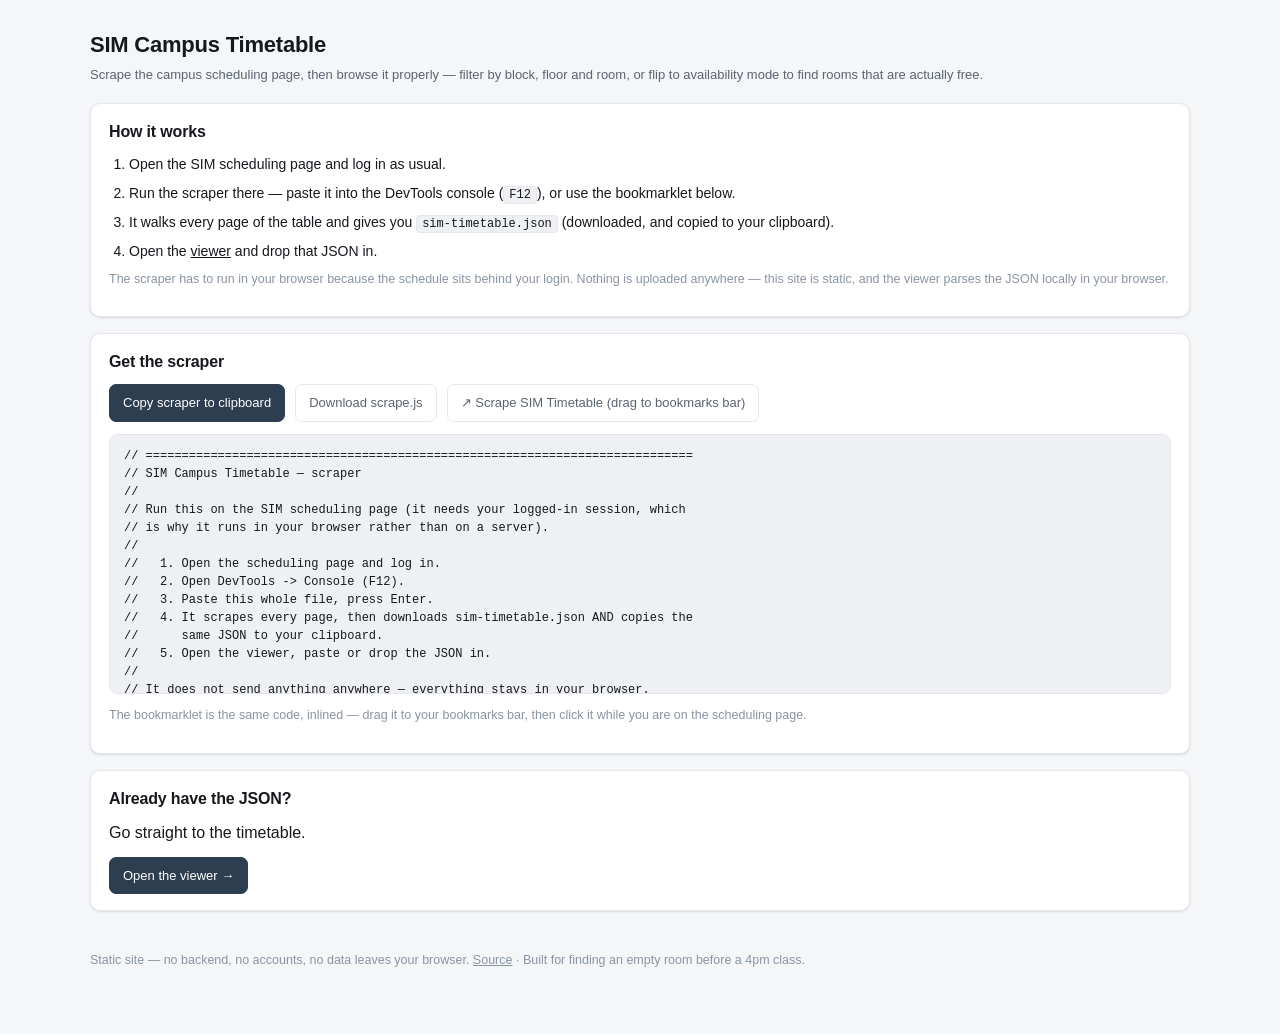
==== index.html @ 84d275ff "Add SIM campus timetable scraper + static viewer The scheduling page sits behind a login, so scrapin" ====
<!DOCTYPE html>
<html lang="en">
<head>
<meta charset="utf-8" />
<meta name="viewport" content="width=device-width, initial-scale=1" />
<title>SIM Campus Timetable</title>
<meta name="description" content="Scrape the SIM campus scheduling page and find free rooms." />
<link rel="stylesheet" href="/assets/styles.css" />
<link rel="icon" href="data:image/svg+xml,<svg xmlns=%22http://www.w3.org/2000/svg%22 viewBox=%220 0 100 100%22><text y=%22.9em%22 font-size=%2290%22>📅</text></svg>" />
</head>
<body>
<div class="wrap">

  <h1>SIM Campus Timetable</h1>
  <p class="meta">Scrape the campus scheduling page, then browse it properly — filter by block, floor and room, or flip to availability mode to find rooms that are actually free.</p>

  <div class="card">
    <h2 style="margin-top:0">How it works</h2>
    <ol class="steps">
      <li>Open the SIM scheduling page and log in as usual.</li>
      <li>Run the scraper there — paste it into the DevTools console (<code class="inline">F12</code>), or use the bookmarklet below.</li>
      <li>It walks every page of the table and gives you <code class="inline">sim-timetable.json</code> (downloaded, and copied to your clipboard).</li>
      <li>Open the <a href="/viewer">viewer</a> and drop that JSON in.</li>
    </ol>
    <p class="note">The scraper has to run in your browser because the schedule sits behind your login. Nothing is uploaded anywhere — this site is static, and the viewer parses the JSON locally in your browser.</p>
  </div>

  <div class="card">
    <h2 style="margin-top:0">Get the scraper</h2>
    <div class="row" style="margin-bottom:12px">
      <button class="btn primary" id="copyBtn" type="button">Copy scraper to clipboard</button>
      <a class="btn" href="/scraper/scrape.js" download="scrape.js">Download scrape.js</a>
      <a class="btn" id="bookmarklet" href="#" title="Drag me to your bookmarks bar">↗ Scrape SIM Timetable (drag to bookmarks bar)</a>
      <span class="note" id="copyStatus"></span>
    </div>
    <pre class="snippet" id="snippet">Loading scraper source…</pre>
    <p class="note">The bookmarklet is the same code, inlined — drag it to your bookmarks bar, then click it while you are on the scheduling page.</p>
  </div>

  <div class="card">
    <h2 style="margin-top:0">Already have the JSON?</h2>
    <p style="margin-bottom:12px">Go straight to the timetable.</p>
    <a class="btn primary" href="/viewer">Open the viewer →</a>
  </div>

  <footer>
    Static site — no backend, no accounts, no data leaves your browser.
    <a href="https://github.com/">Source</a> · Built for finding an empty room before a 4pm class.
  </footer>

</div>

<script>
(function () {
  'use strict';

  var snippetEl = document.getElementById('snippet');
  var copyBtn = document.getElementById('copyBtn');
  var statusEl = document.getElementById('copyStatus');
  var bookmarkletEl = document.getElementById('bookmarklet');
  var source = null;

  function setStatus(msg, isError) {
    statusEl.textContent = msg;
    statusEl.className = isError ? 'err' : 'note';
  }

  fetch('/scraper/scrape.js')
    .then(function (r) {
      if (!r.ok) throw new Error('HTTP ' + r.status);
      return r.text();
    })
    .then(function (text) {
      source = text;
      snippetEl.textContent = text;
      // Bookmarklets are exempt from the page's CSP in current browsers, and inlining
      // the whole thing means it needs no network access at click time.
      bookmarkletEl.href = 'javascript:' + encodeURIComponent(source);
    })
    .catch(function (err) {
      snippetEl.textContent = 'Could not load the scraper source (' + err.message + ').';
      setStatus('Scraper source unavailable.', true);
    });

  copyBtn.addEventListener('click', function () {
    if (!source) { setStatus('Still loading…', true); return; }
    navigator.clipboard.writeText(source).then(function () {
      setStatus('Copied — paste it into the DevTools console on the scheduling page.');
    }, function () {
      // Clipboard API needs a secure context; fall back to selecting the text.
      var range = document.createRange();
      range.selectNodeContents(snippetEl);
      var sel = window.getSelection();
      sel.removeAllRanges();
      sel.addRange(range);
      setStatus('Clipboard blocked — the code is selected, press Ctrl+C.', true);
    });
  });

  bookmarkletEl.addEventListener('click', function (e) {
    e.preventDefault();
    setStatus('Drag this button to your bookmarks bar instead of clicking it here.');
  });
})();
</script>
</body>
</html>
---- assets/styles.css ----
/* SIM Campus Timetable — shared styles for the landing page and the viewer. */

:root {
  --bg: #f5f6f8;
  --panel: #ffffff;
  --ink: #16181d;
  --ink-soft: #5b6472;
  --ink-faint: #8a94a3;
  --line: #e4e7ec;
  --line-soft: #eef0f4;
  --accent: #2c3e50;
  --accent-ink: #ffffff;
  --busy-bg: #fdecea;
  --busy-ink: #b53225;
  --free-bg: #e9f8f0;
  --free-ink: #16794a;
  --current: #c0392b;
  --upcoming: #2471a3;
  --shadow: 0 1px 2px rgba(16, 24, 40, 0.06), 0 1px 3px rgba(16, 24, 40, 0.08);
  --radius: 10px;
}

@media (prefers-color-scheme: dark) {
  :root {
    --bg: #14161a;
    --panel: #1c1f25;
    --ink: #e8eaee;
    --ink-soft: #a3acba;
    --ink-faint: #78818f;
    --line: #2c313a;
    --line-soft: #23272e;
    --accent: #4c6b8a;
    --accent-ink: #ffffff;
    --busy-bg: #3a1f1c;
    --busy-ink: #f0918a;
    --free-bg: #14332a;
    --free-ink: #6fd6a6;
    --current: #f0918a;
    --upcoming: #7fb6e6;
    --shadow: 0 1px 2px rgba(0, 0, 0, 0.3);
  }
}

* { box-sizing: border-box; }

body {
  font-family: -apple-system, BlinkMacSystemFont, "Segoe UI", Roboto, Arial, sans-serif;
  background: var(--bg);
  color: var(--ink);
  margin: 0;
  padding: 28px 20px 64px;
  line-height: 1.5;
  -webkit-font-smoothing: antialiased;
}

.wrap { max-width: 1100px; margin: 0 auto; }

h1 { font-size: 22px; margin: 0 0 4px; letter-spacing: -0.01em; }
h2 { font-size: 16px; margin: 32px 0 10px; letter-spacing: -0.01em; }
p { margin: 0 0 12px; }

a { color: inherit; }

.meta { color: var(--ink-soft); font-size: 13px; margin-bottom: 18px; }

.card {
  background: var(--panel);
  border: 1px solid var(--line);
  border-radius: var(--radius);
  box-shadow: var(--shadow);
  padding: 16px 18px;
  margin-bottom: 16px;
}

/* ---------- toolbar ---------- */

.toolbar {
  background: var(--panel);
  border: 1px solid var(--line);
  border-radius: var(--radius);
  box-shadow: var(--shadow);
  padding: 14px 16px;
  margin-bottom: 16px;
  display: flex;
  flex-wrap: wrap;
  gap: 10px;
  align-items: flex-end;
}

.toolbar label {
  font-size: 12px;
  color: var(--ink-soft);
  display: flex;
  flex-direction: column;
  gap: 4px;
}

.toolbar input,
.toolbar select {
  font: inherit;
  font-size: 13px;
  padding: 7px 9px;
  border: 1px solid var(--line);
  border-radius: 7px;
  min-width: 118px;
  background: var(--panel);
  color: var(--ink);
}

.toolbar input:focus,
.toolbar select:focus { outline: 2px solid var(--accent); outline-offset: 1px; }

.time-filters { display: none; gap: 10px; }
.time-filters.show { display: flex; flex-wrap: wrap; }

.spacer { margin-left: auto; }

.mode-toggle {
  display: flex;
  border: 1px solid var(--line);
  border-radius: 7px;
  overflow: hidden;
}

.mode-toggle button {
  border: none;
  background: var(--panel);
  padding: 8px 15px;
  font: inherit;
  font-size: 13px;
  cursor: pointer;
  color: var(--ink-soft);
}

.mode-toggle button.active { background: var(--accent); color: var(--accent-ink); }

.btn {
  border: 1px solid var(--line);
  background: var(--panel);
  color: var(--ink-soft);
  padding: 8px 13px;
  border-radius: 7px;
  font: inherit;
  font-size: 13px;
  cursor: pointer;
  text-decoration: none;
  display: inline-block;
}

.btn:hover { background: var(--line-soft); }

.btn.primary { background: var(--accent); color: var(--accent-ink); border-color: var(--accent); }
.btn.primary:hover { filter: brightness(1.12); }

/* ---------- table view ---------- */

.table-scroll { overflow-x: auto; border-radius: var(--radius); }

table {
  border-collapse: collapse;
  width: 100%;
  min-width: 720px;
  background: var(--panel);
  box-shadow: var(--shadow);
  border-radius: var(--radius);
  overflow: hidden;
}

th, td {
  text-align: left;
  padding: 10px 14px;
  font-size: 13px;
  border-bottom: 1px solid var(--line-soft);
}

th {
  background: var(--line-soft);
  font-weight: 600;
  color: var(--ink-soft);
  white-space: nowrap;
}

tbody tr:last-child td { border-bottom: none; }
tbody tr:hover td { background: var(--line-soft); }

.status-CURRENT { color: var(--current); font-weight: 600; }
.status-UPCOMING { color: var(--upcoming); font-weight: 600; }

/* ---------- availability view ---------- */

.room-card {
  background: var(--panel);
  border: 1px solid var(--line);
  border-radius: var(--radius);
  box-shadow: var(--shadow);
  padding: 14px 18px;
  margin-bottom: 12px;
}

.room-title { font-weight: 600; font-size: 14px; margin-bottom: 8px; }
.room-sub { color: var(--ink-faint); font-weight: 400; font-size: 12px; }

.segment {
  display: flex;
  align-items: baseline;
  gap: 10px;
  padding: 4px 0;
  font-size: 13px;
  flex-wrap: wrap;
}

.tag {
  font-size: 11px;
  font-weight: 600;
  padding: 2px 8px;
  border-radius: 4px;
  flex-shrink: 0;
  width: 54px;
  text-align: center;
  letter-spacing: 0.02em;
}

.tag.busy { background: var(--busy-bg); color: var(--busy-ink); }
.tag.free { background: var(--free-bg); color: var(--free-ink); }

.seg-time { width: 200px; flex-shrink: 0; color: var(--ink); font-variant-numeric: tabular-nums; }
.seg-label { color: var(--ink-soft); }

.empty { color: var(--ink-soft); font-size: 14px; padding: 8px 2px; }

/* ---------- landing / import ---------- */

code, pre { font-family: ui-monospace, SFMono-Regular, Menlo, Consolas, monospace; }

code.inline {
  background: var(--line-soft);
  border: 1px solid var(--line);
  border-radius: 4px;
  padding: 1px 5px;
  font-size: 12px;
}

pre.snippet {
  background: var(--line-soft);
  border: 1px solid var(--line);
  border-radius: 8px;
  padding: 12px 14px;
  font-size: 12px;
  max-height: 260px;
  overflow: auto;
  margin: 0 0 12px;
  white-space: pre;
}

ol.steps { margin: 0 0 4px; padding-left: 20px; }
ol.steps li { margin-bottom: 8px; font-size: 14px; }

.drop {
  border: 2px dashed var(--line);
  border-radius: var(--radius);
  padding: 26px 18px;
  text-align: center;
  color: var(--ink-soft);
  font-size: 14px;
  background: var(--panel);
  transition: border-color 0.15s, background 0.15s;
}

.drop.over { border-color: var(--accent); background: var(--line-soft); }

textarea.paste {
  width: 100%;
  min-height: 110px;
  font-family: ui-monospace, SFMono-Regular, Menlo, Consolas, monospace;
  font-size: 12px;
  padding: 10px;
  border: 1px solid var(--line);
  border-radius: 8px;
  background: var(--panel);
  color: var(--ink);
  resize: vertical;
}

.row { display: flex; gap: 10px; flex-wrap: wrap; align-items: center; }
.note { font-size: 12.5px; color: var(--ink-faint); }
.err { color: var(--busy-ink); font-size: 13px; }

footer { margin-top: 40px; font-size: 12.5px; color: var(--ink-faint); }
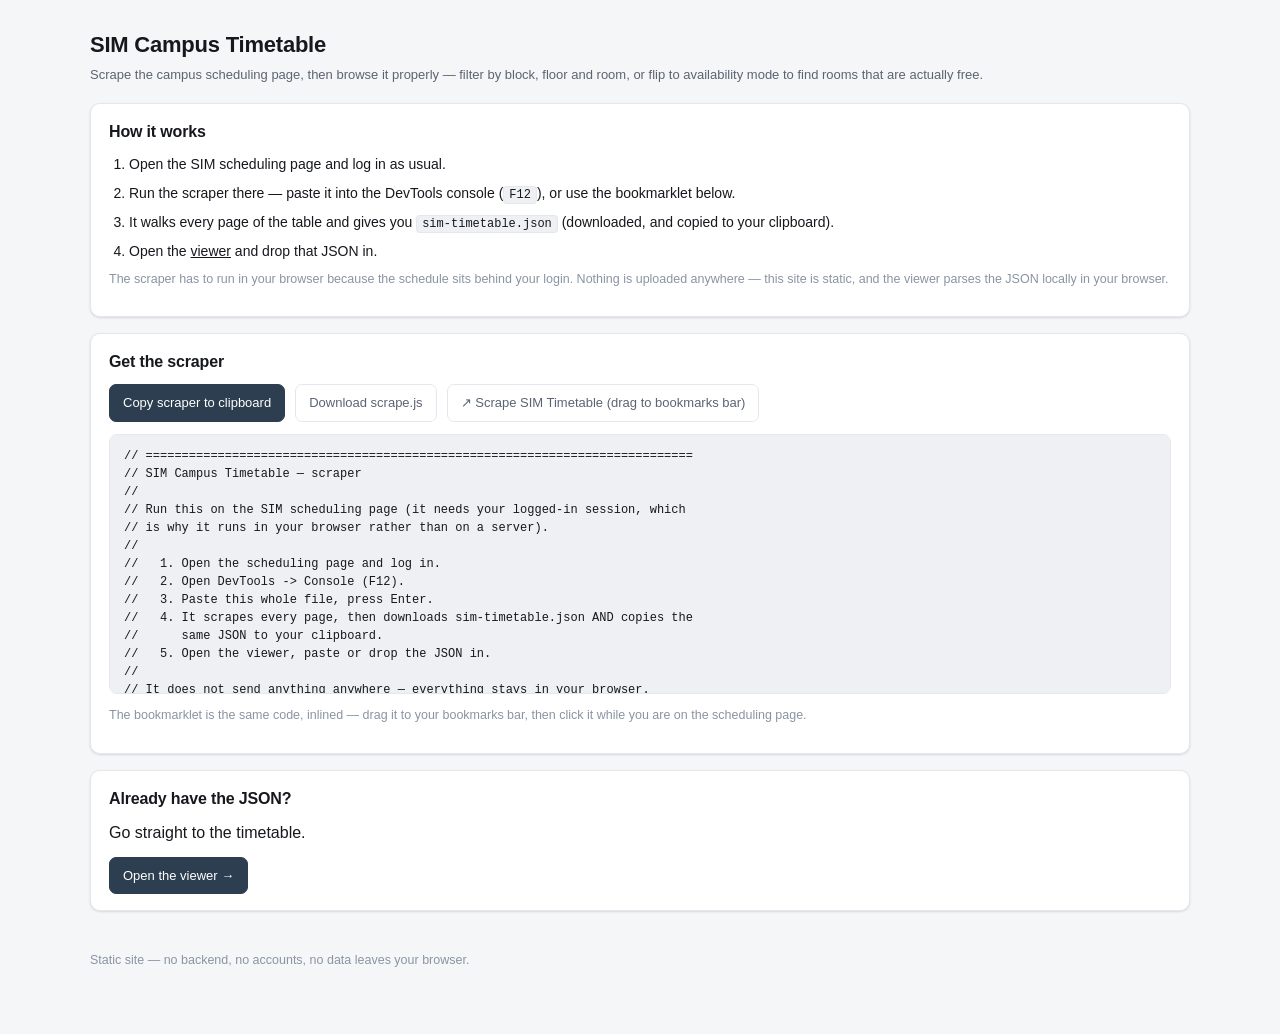
==== commit 2f5a7cdf: "Drop the placeholder source link from the footer Co-Authored-By: Claude Opus 5 <noreply@anthropic.co" ====
--- a/index.html
+++ b/index.html
@@ -45,7 +45,6 @@
 
   <footer>
     Static site — no backend, no accounts, no data leaves your browser.
-    <a href="https://github.com/">Source</a> · Built for finding an empty room before a 4pm class.
   </footer>
 
 </div>
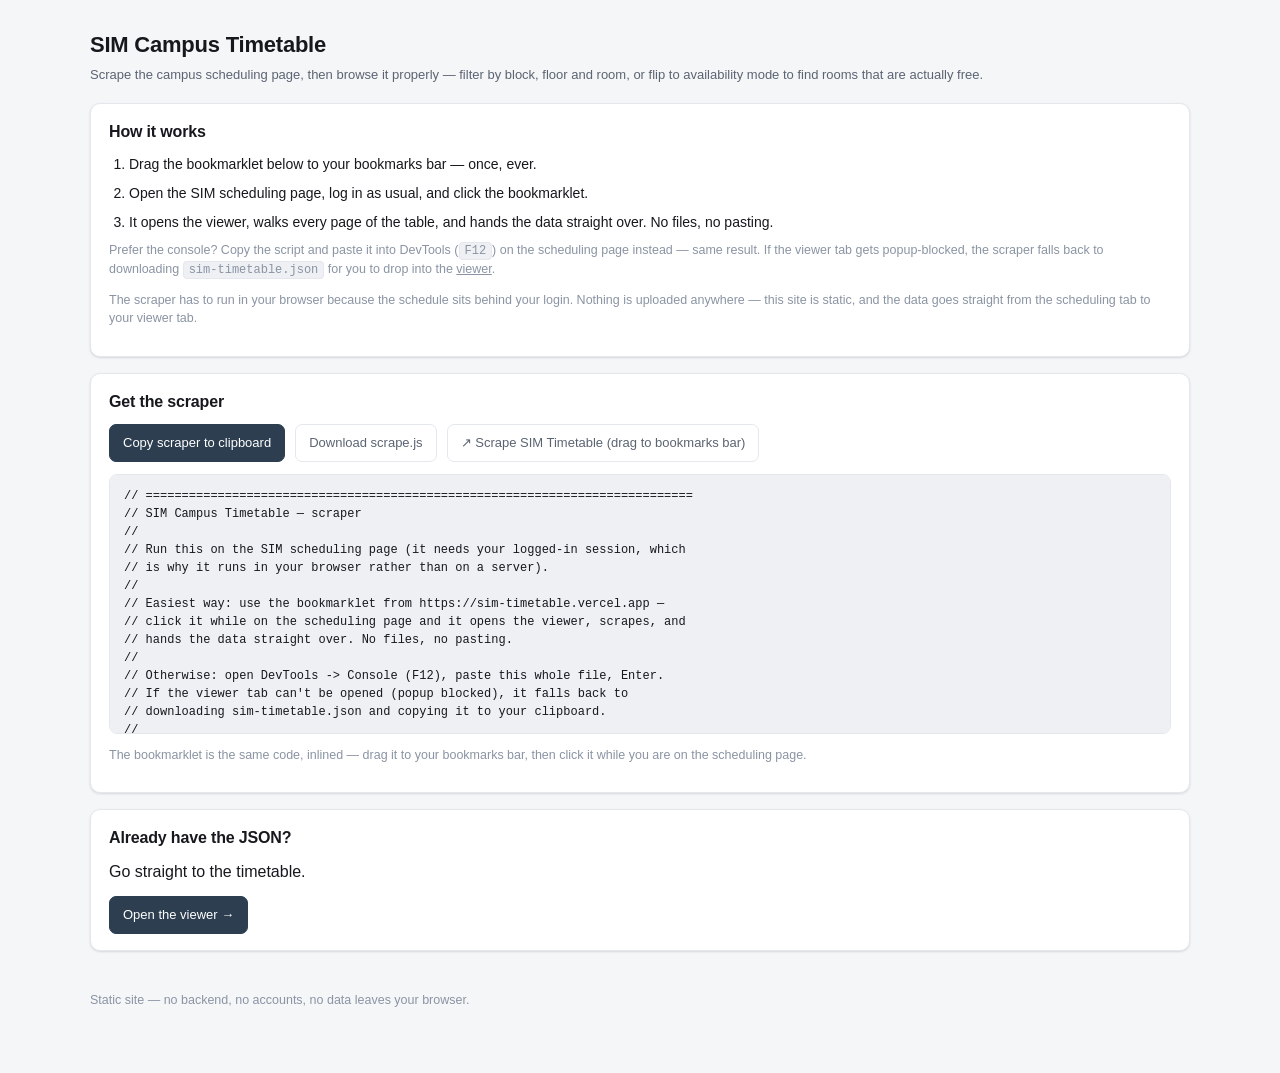
==== commit 4e124312: "Hand the scrape straight to the viewer, skipping the file step The scraper now opens the viewer itse" ====
--- a/index.html
+++ b/index.html
@@ -17,12 +17,12 @@
   <div class="card">
     <h2 style="margin-top:0">How it works</h2>
     <ol class="steps">
-      <li>Open the SIM scheduling page and log in as usual.</li>
-      <li>Run the scraper there — paste it into the DevTools console (<code class="inline">F12</code>), or use the bookmarklet below.</li>
-      <li>It walks every page of the table and gives you <code class="inline">sim-timetable.json</code> (downloaded, and copied to your clipboard).</li>
-      <li>Open the <a href="/viewer">viewer</a> and drop that JSON in.</li>
+      <li>Drag the bookmarklet below to your bookmarks bar — once, ever.</li>
+      <li>Open the SIM scheduling page, log in as usual, and click the bookmarklet.</li>
+      <li>It opens the viewer, walks every page of the table, and hands the data straight over. No files, no pasting.</li>
     </ol>
-    <p class="note">The scraper has to run in your browser because the schedule sits behind your login. Nothing is uploaded anywhere — this site is static, and the viewer parses the JSON locally in your browser.</p>
+    <p class="note">Prefer the console? Copy the script and paste it into DevTools (<code class="inline">F12</code>) on the scheduling page instead — same result. If the viewer tab gets popup-blocked, the scraper falls back to downloading <code class="inline">sim-timetable.json</code> for you to drop into the <a href="/viewer">viewer</a>.</p>
+    <p class="note">The scraper has to run in your browser because the schedule sits behind your login. Nothing is uploaded anywhere — this site is static, and the data goes straight from the scheduling tab to your viewer tab.</p>
   </div>
 
   <div class="card">
@@ -70,8 +70,10 @@
       return r.text();
     })
     .then(function (text) {
-      source = text;
-      snippetEl.textContent = text;
+      // Point the scraper's handoff at whatever origin is serving this page, so
+      // a local dev copy hands off to localhost rather than to production.
+      source = text.replace('__VIEWER_ORIGIN__', window.location.origin);
+      snippetEl.textContent = source;
       // Bookmarklets are exempt from the page's CSP in current browsers, and inlining
       // the whole thing means it needs no network access at click time.
       bookmarkletEl.href = 'javascript:' + encodeURIComponent(source);
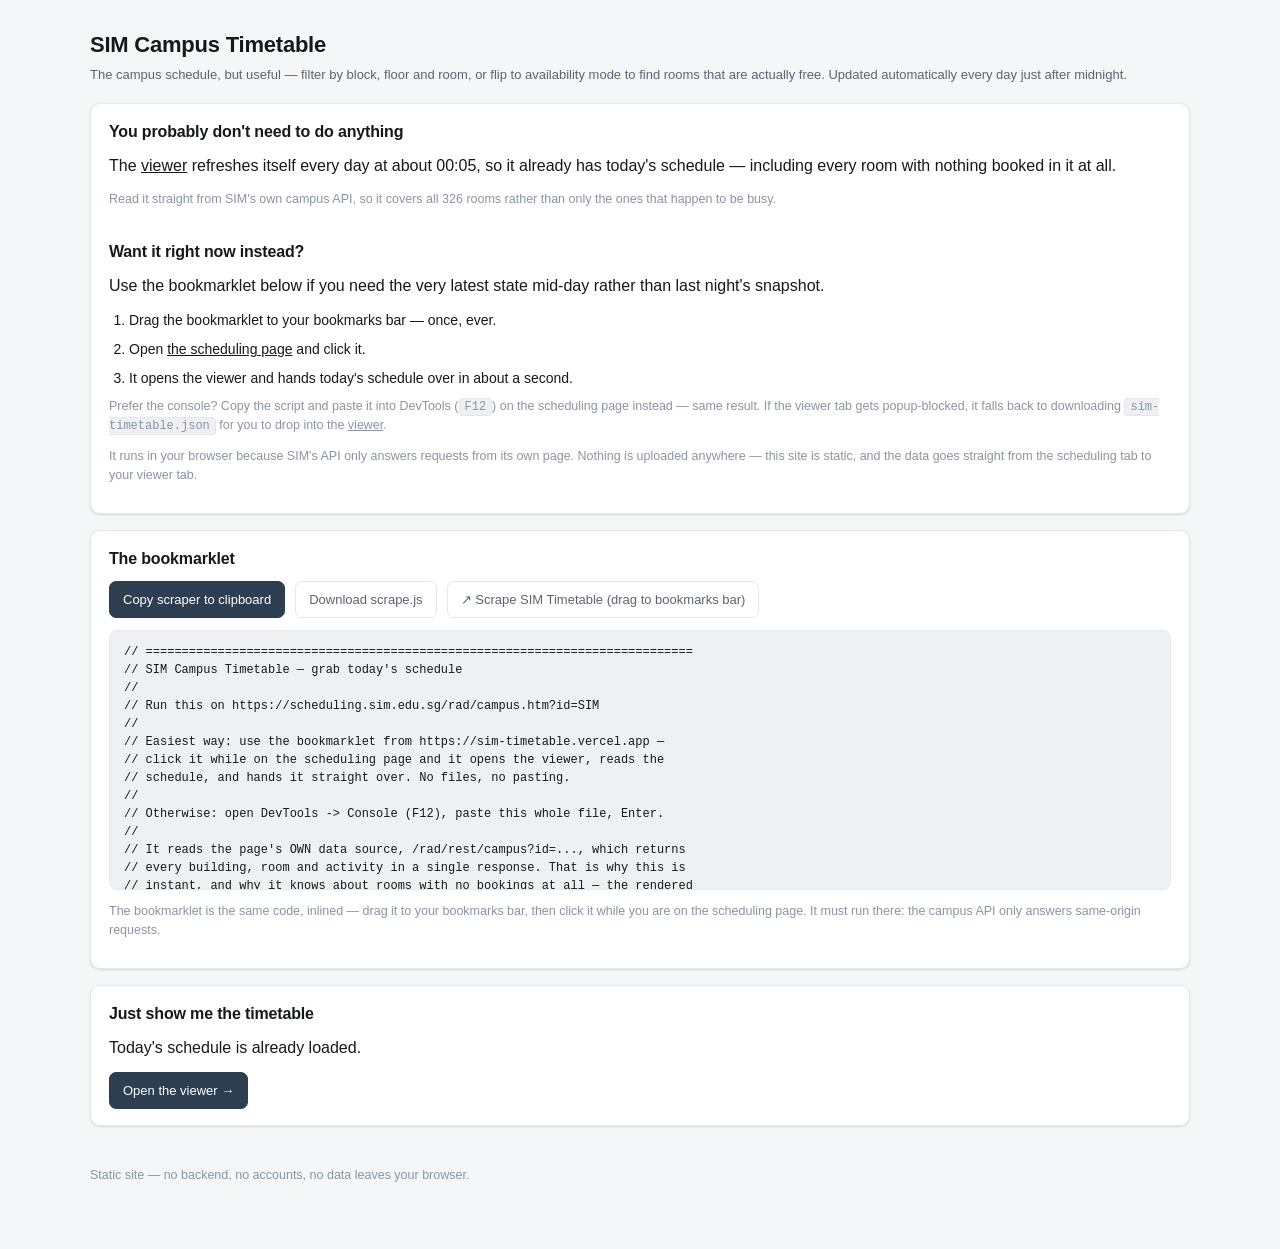
==== commit 2d742719: "Rebuild the bookmarklet on the API and retire the DOM scraper The old bookmarklet clicked through al" ====
--- a/index.html
+++ b/index.html
@@ -12,21 +12,26 @@
 <div class="wrap">
 
   <h1>SIM Campus Timetable</h1>
-  <p class="meta">Scrape the campus scheduling page, then browse it properly — filter by block, floor and room, or flip to availability mode to find rooms that are actually free.</p>
+  <p class="meta">The campus schedule, but useful — filter by block, floor and room, or flip to availability mode to find rooms that are actually free. Updated automatically every day just after midnight.</p>
 
   <div class="card">
-    <h2 style="margin-top:0">How it works</h2>
+    <h2 style="margin-top:0">You probably don't need to do anything</h2>
+    <p>The <a href="/viewer">viewer</a> refreshes itself every day at about 00:05, so it already has today's schedule — including every room with nothing booked in it at all.</p>
+    <p class="note">Read it straight from SIM's own campus API, so it covers all 326 rooms rather than only the ones that happen to be busy.</p>
+
+    <h2>Want it right now instead?</h2>
+    <p>Use the bookmarklet below if you need the very latest state mid-day rather than last night's snapshot.</p>
     <ol class="steps">
-      <li>Drag the bookmarklet below to your bookmarks bar — once, ever.</li>
-      <li>Open the SIM scheduling page, log in as usual, and click the bookmarklet.</li>
-      <li>It opens the viewer, walks every page of the table, and hands the data straight over. No files, no pasting.</li>
+      <li>Drag the bookmarklet to your bookmarks bar — once, ever.</li>
+      <li>Open <a href="https://scheduling.sim.edu.sg/rad/campus.htm?id=SIM">the scheduling page</a> and click it.</li>
+      <li>It opens the viewer and hands today's schedule over in about a second.</li>
     </ol>
-    <p class="note">Prefer the console? Copy the script and paste it into DevTools (<code class="inline">F12</code>) on the scheduling page instead — same result. If the viewer tab gets popup-blocked, the scraper falls back to downloading <code class="inline">sim-timetable.json</code> for you to drop into the <a href="/viewer">viewer</a>.</p>
-    <p class="note">The scraper has to run in your browser because the schedule sits behind your login. Nothing is uploaded anywhere — this site is static, and the data goes straight from the scheduling tab to your viewer tab.</p>
+    <p class="note">Prefer the console? Copy the script and paste it into DevTools (<code class="inline">F12</code>) on the scheduling page instead — same result. If the viewer tab gets popup-blocked, it falls back to downloading <code class="inline">sim-timetable.json</code> for you to drop into the <a href="/viewer">viewer</a>.</p>
+    <p class="note">It runs in your browser because SIM's API only answers requests from its own page. Nothing is uploaded anywhere — this site is static, and the data goes straight from the scheduling tab to your viewer tab.</p>
   </div>
 
   <div class="card">
-    <h2 style="margin-top:0">Get the scraper</h2>
+    <h2 style="margin-top:0">The bookmarklet</h2>
     <div class="row" style="margin-bottom:12px">
       <button class="btn primary" id="copyBtn" type="button">Copy scraper to clipboard</button>
       <a class="btn" href="/scraper/scrape.js" download="scrape.js">Download scrape.js</a>
@@ -34,12 +39,12 @@
       <span class="note" id="copyStatus"></span>
     </div>
     <pre class="snippet" id="snippet">Loading scraper source…</pre>
-    <p class="note">The bookmarklet is the same code, inlined — drag it to your bookmarks bar, then click it while you are on the scheduling page.</p>
+    <p class="note">The bookmarklet is the same code, inlined — drag it to your bookmarks bar, then click it while you are on the scheduling page. It must run there: the campus API only answers same-origin requests.</p>
   </div>
 
   <div class="card">
-    <h2 style="margin-top:0">Already have the JSON?</h2>
-    <p style="margin-bottom:12px">Go straight to the timetable.</p>
+    <h2 style="margin-top:0">Just show me the timetable</h2>
+    <p style="margin-bottom:12px">Today's schedule is already loaded.</p>
     <a class="btn primary" href="/viewer">Open the viewer →</a>
   </div>
 
--- a/assets/styles.css
+++ b/assets/styles.css
@@ -228,6 +228,20 @@
 
 .empty { color: var(--ink-soft); font-size: 14px; padding: 8px 2px; }
 
+.chips { display: flex; flex-wrap: wrap; gap: 5px; }
+
+.chip {
+  font-size: 12px;
+  background: var(--line-soft);
+  border: 1px solid var(--line);
+  border-radius: 5px;
+  padding: 1px 7px;
+  color: var(--ink);
+  font-variant-numeric: tabular-nums;
+}
+
+.status-PAST { color: var(--ink-faint); }
+
 /* ---------- landing / import ---------- */
 
 code, pre { font-family: ui-monospace, SFMono-Regular, Menlo, Consolas, monospace; }
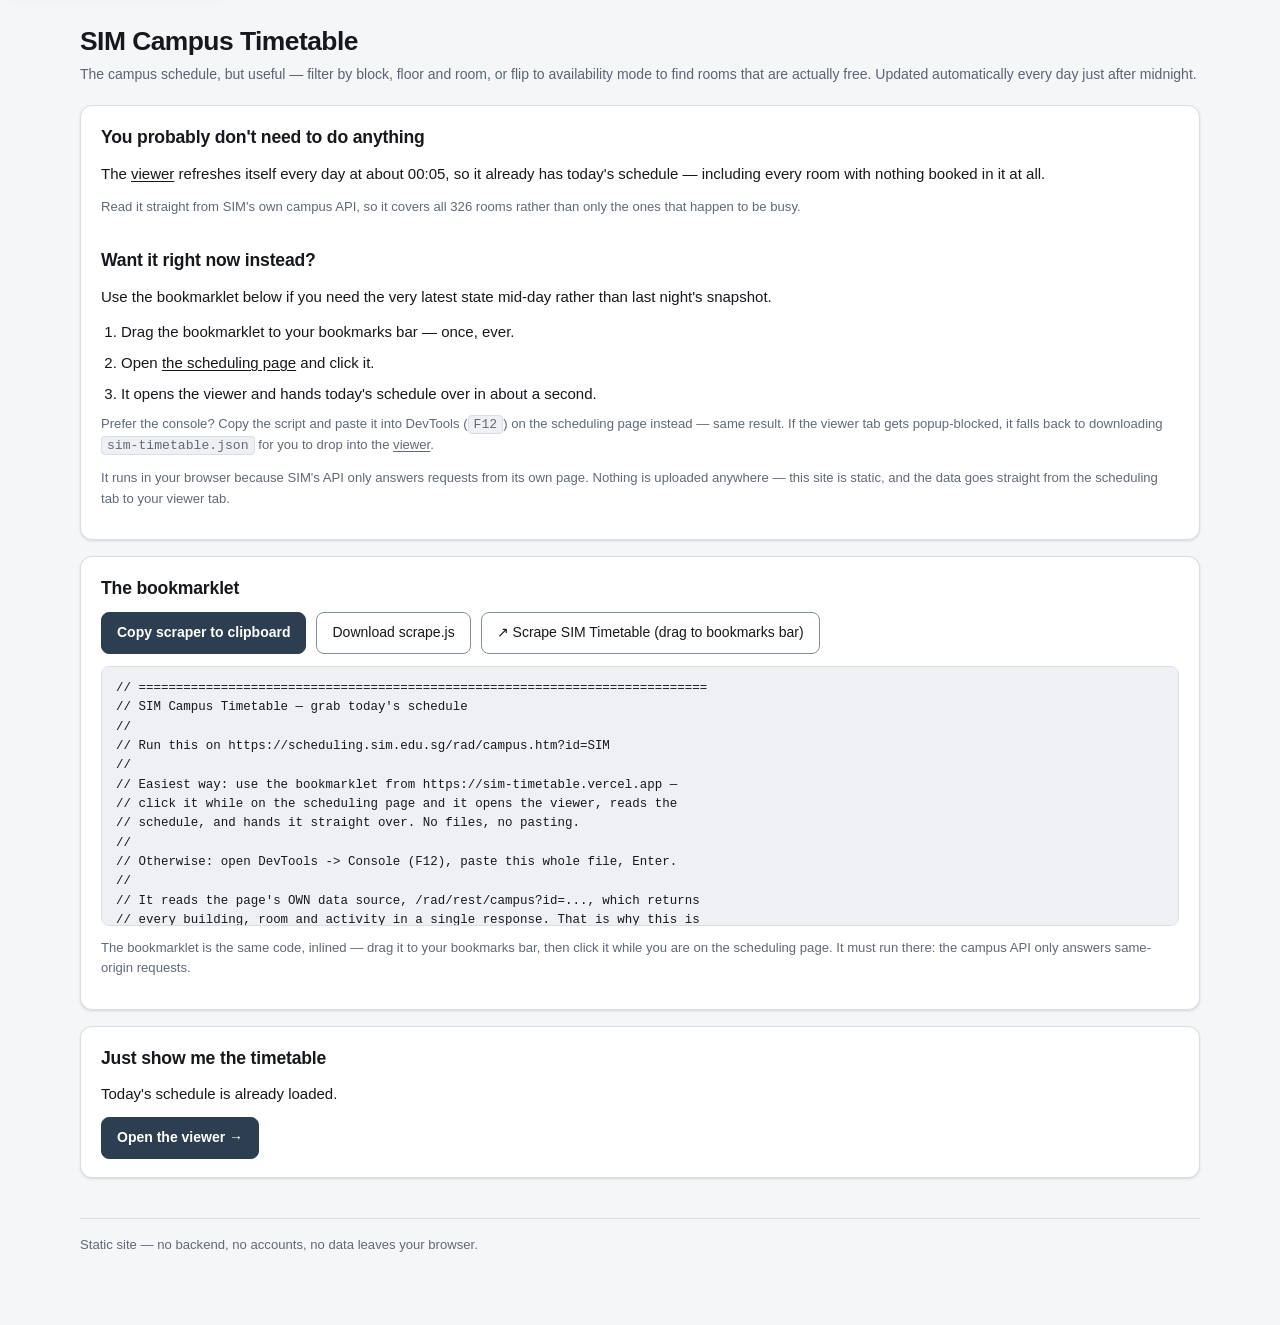
==== commit 535adcfe: "Rework the UI for accessibility and scanning The viewer was readable but leaned on colour, small gre" ====
--- a/index.html
+++ b/index.html
@@ -3,16 +3,23 @@
 <head>
 <meta charset="utf-8" />
 <meta name="viewport" content="width=device-width, initial-scale=1" />
+<script async src="https://pagead2.googlesyndication.com/pagead/js/adsbygoogle.js?client=ca-pub-3855542710250858"
+  crossorigin="anonymous"></script>
 <title>SIM Campus Timetable</title>
 <meta name="description" content="Scrape the SIM campus scheduling page and find free rooms." />
 <link rel="stylesheet" href="/assets/styles.css" />
 <link rel="icon" href="data:image/svg+xml,<svg xmlns=%22http://www.w3.org/2000/svg%22 viewBox=%220 0 100 100%22><text y=%22.9em%22 font-size=%2290%22>📅</text></svg>" />
 </head>
 <body>
+<a class="skip-link" href="#main">Skip to the main content</a>
 <div class="wrap">
 
+  <header class="page-header">
   <h1>SIM Campus Timetable</h1>
   <p class="meta">The campus schedule, but useful — filter by block, floor and room, or flip to availability mode to find rooms that are actually free. Updated automatically every day just after midnight.</p>
+  </header>
+
+  <main id="main" tabindex="-1">
 
   <div class="card">
     <h2 style="margin-top:0">You probably don't need to do anything</h2>
@@ -35,8 +42,8 @@
     <div class="row" style="margin-bottom:12px">
       <button class="btn primary" id="copyBtn" type="button">Copy scraper to clipboard</button>
       <a class="btn" href="/scraper/scrape.js" download="scrape.js">Download scrape.js</a>
-      <a class="btn" id="bookmarklet" href="#" title="Drag me to your bookmarks bar">↗ Scrape SIM Timetable (drag to bookmarks bar)</a>
-      <span class="note" id="copyStatus"></span>
+      <a class="btn" id="bookmarklet" href="#">↗ Scrape SIM Timetable (drag to bookmarks bar)</a>
+      <span class="note" id="copyStatus" role="status" aria-live="polite"></span>
     </div>
     <pre class="snippet" id="snippet">Loading scraper source…</pre>
     <p class="note">The bookmarklet is the same code, inlined — drag it to your bookmarks bar, then click it while you are on the scheduling page. It must run there: the campus API only answers same-origin requests.</p>
@@ -47,6 +54,8 @@
     <p style="margin-bottom:12px">Today's schedule is already loaded.</p>
     <a class="btn primary" href="/viewer">Open the viewer →</a>
   </div>
+
+  </main>
 
   <footer>
     Static site — no backend, no accounts, no data leaves your browser.
--- a/assets/styles.css
+++ b/assets/styles.css
@@ -1,74 +1,163 @@
-/* SIM Campus Timetable — shared styles for the landing page and the viewer. */
+/* SIM Campus Timetable — shared styles for the landing page and the viewer.
+ *
+ * Colour rules this file is held to:
+ *   - every text/background pair used together clears WCAG AA (4.5:1)
+ *   - anything that carries meaning by colour also carries it in words
+ *   - focus is always visible, and never removed without a replacement
+ * scripts/check-contrast.mjs verifies the first of those.
+ */
 
 :root {
   --bg: #f5f6f8;
   --panel: #ffffff;
+  --panel-sunk: #f8f9fb;
   --ink: #16181d;
   --ink-soft: #5b6472;
-  --ink-faint: #8a94a3;
-  --line: #e4e7ec;
+  --ink-faint: #616976;      /* 4.86:1 on the lightest surface it sits on */
+  --line: #d9dee5;          /* decorative separation: cards, dividers */
+  --line-strong: #858e9c;   /* control borders: 3:1, per WCAG 1.4.11 */
   --line-soft: #eef0f4;
   --accent: #2c3e50;
   --accent-ink: #ffffff;
+  --focus: #0f52ba;
+
   --busy-bg: #fdecea;
-  --busy-ink: #b53225;
-  --free-bg: #e9f8f0;
-  --free-ink: #16794a;
-  --current: #c0392b;
-  --upcoming: #2471a3;
+  --busy-ink: #9c2b20;
+  --busy-mark: #b53225;
+  --open-bg: #e4f6ed;
+  --open-ink: #14663f;
+  --open-mark: #16794a;
+  --gap-bg: #eef0f4;
+  --gap-ink: #545d69;
+  --gap-mark: #b6bdc7;
+
+  --current: #a8332a;
+  --upcoming: #1f5f8b;
+
   --shadow: 0 1px 2px rgba(16, 24, 40, 0.06), 0 1px 3px rgba(16, 24, 40, 0.08);
-  --radius: 10px;
+  --shadow-lift: 0 2px 4px rgba(16, 24, 40, 0.07), 0 8px 20px rgba(16, 24, 40, 0.09);
+  --radius: 12px;
+  --radius-sm: 8px;
 }
 
 @media (prefers-color-scheme: dark) {
   :root {
     --bg: #14161a;
     --panel: #1c1f25;
+    --panel-sunk: #191c21;
     --ink: #e8eaee;
     --ink-soft: #a3acba;
-    --ink-faint: #78818f;
-    --line: #2c313a;
+    --ink-faint: #8b95a5;    /* 4.95:1 on the darkest surface it sits on */
+    --line: #333944;
+    --line-strong: #6b7280;
     --line-soft: #23272e;
-    --accent: #4c6b8a;
-    --accent-ink: #ffffff;
+    --accent: #5b7fa3;
+    --accent-ink: #0d1014;
+    --focus: #8ec5f0;
+
     --busy-bg: #3a1f1c;
-    --busy-ink: #f0918a;
-    --free-bg: #14332a;
-    --free-ink: #6fd6a6;
+    --busy-ink: #f4a49d;
+    --busy-mark: #e0736a;
+    --open-bg: #143329;
+    --open-ink: #7fdcb0;
+    --open-mark: #4ec48c;
+    --gap-bg: #23272e;
+    --gap-ink: #9aa3b0;
+    --gap-mark: #454c58;
+
     --current: #f0918a;
-    --upcoming: #7fb6e6;
-    --shadow: 0 1px 2px rgba(0, 0, 0, 0.3);
+    --upcoming: #8dc0ea;
+
+    --shadow: 0 1px 2px rgba(0, 0, 0, 0.34);
+    --shadow-lift: 0 2px 6px rgba(0, 0, 0, 0.4), 0 10px 24px rgba(0, 0, 0, 0.34);
   }
 }
 
 * { box-sizing: border-box; }
+
+html { -webkit-text-size-adjust: 100%; }
 
 body {
   font-family: -apple-system, BlinkMacSystemFont, "Segoe UI", Roboto, Arial, sans-serif;
   background: var(--bg);
   color: var(--ink);
   margin: 0;
-  padding: 28px 20px 64px;
-  line-height: 1.5;
+  padding: 0 20px 72px;
+  line-height: 1.55;
+  font-size: 15px;
   -webkit-font-smoothing: antialiased;
 }
 
-.wrap { max-width: 1100px; margin: 0 auto; }
-
-h1 { font-size: 22px; margin: 0 0 4px; letter-spacing: -0.01em; }
-h2 { font-size: 16px; margin: 32px 0 10px; letter-spacing: -0.01em; }
+.wrap { max-width: 1120px; margin: 0 auto; }
+
+h1 { font-size: 1.65rem; margin: 0 0 6px; letter-spacing: -0.02em; line-height: 1.2; }
+h2 { font-size: 1.1rem; margin: 30px 0 10px; letter-spacing: -0.01em; }
+h3 { font-size: 0.95rem; margin: 0; letter-spacing: -0.005em; }
 p { margin: 0 0 12px; }
 
-a { color: inherit; }
-
-.meta { color: var(--ink-soft); font-size: 13px; margin-bottom: 18px; }
+a { color: inherit; text-underline-offset: 2px; }
+a:hover { text-decoration-thickness: 2px; }
+
+/* ---------- accessibility primitives ---------- */
+
+.visually-hidden {
+  position: absolute !important;
+  width: 1px; height: 1px;
+  margin: -1px; padding: 0; border: 0;
+  clip-path: inset(50%);
+  overflow: hidden;
+  white-space: nowrap;
+}
+
+/* Keyboard users get a ring on everything focusable. Never remove this without
+ * putting something at least as visible in its place. */
+:focus-visible {
+  outline: 3px solid var(--focus);
+  outline-offset: 2px;
+  border-radius: 4px;
+}
+
+.skip-link {
+  position: absolute;
+  left: 12px;
+  top: -60px;
+  z-index: 100;
+  background: var(--panel);
+  color: var(--ink);
+  border: 1px solid var(--line);
+  border-radius: var(--radius-sm);
+  padding: 10px 16px;
+  font-weight: 600;
+  text-decoration: none;
+  box-shadow: var(--shadow-lift);
+  transition: top 0.15s ease;
+}
+
+.skip-link:focus { top: 12px; }
+
+/* ---------- page header ---------- */
+
+.page-header { padding: 26px 0 16px; }
+
+.meta {
+  color: var(--ink-soft);
+  font-size: 0.875rem;
+  margin: 0 0 4px;
+}
+
+.meta strong { color: var(--ink); font-weight: 600; }
+
+.warn {
+  color: var(--busy-ink);
+  font-weight: 600;
+}
 
 .card {
   background: var(--panel);
   border: 1px solid var(--line);
   border-radius: var(--radius);
   box-shadow: var(--shadow);
-  padding: 16px 18px;
+  padding: 18px 20px;
   margin-bottom: 16px;
 }
 
@@ -80,158 +169,430 @@
   border-radius: var(--radius);
   box-shadow: var(--shadow);
   padding: 14px 16px;
-  margin-bottom: 16px;
+  margin-bottom: 18px;
   display: flex;
   flex-wrap: wrap;
-  gap: 10px;
+  gap: 12px;
   align-items: flex-end;
-}
-
-.toolbar label {
-  font-size: 12px;
-  color: var(--ink-soft);
+  position: sticky;
+  top: 10px;
+  z-index: 20;
+}
+
+/* Sticky is a convenience on tall screens only; on short ones it would eat the
+ * viewport, and while a filter panel is open it must not clip. */
+@media (max-height: 620px) {
+  .toolbar { position: static; }
+}
+
+.toolbar legend {
+  font-size: 0.75rem;
+  font-weight: 700;
+  letter-spacing: 0.05em;
+  text-transform: uppercase;
+  color: var(--ink-faint);
+  padding: 0;
+}
+
+.field {
   display: flex;
   flex-direction: column;
   gap: 4px;
+  font-size: 0.78rem;
+  color: var(--ink-soft);
+  font-weight: 600;
+}
+
+.field-hint {
+  font-weight: 400;
+  font-size: 0.72rem;
+  color: var(--ink-faint);
+  max-width: 190px;
 }
 
 .toolbar input,
 .toolbar select {
   font: inherit;
-  font-size: 13px;
-  padding: 7px 9px;
-  border: 1px solid var(--line);
-  border-radius: 7px;
-  min-width: 118px;
+  font-size: 0.875rem;
+  font-weight: 400;
+  padding: 8px 10px;
+  min-height: 38px;
+  border: 1px solid var(--line-strong);
+  border-radius: var(--radius-sm);
+  min-width: 130px;
   background: var(--panel);
   color: var(--ink);
 }
 
-.toolbar input:focus,
-.toolbar select:focus { outline: 2px solid var(--accent); outline-offset: 1px; }
-
-.time-filters { display: none; gap: 10px; }
-.time-filters.show { display: flex; flex-wrap: wrap; }
+.toolbar input::placeholder { color: var(--ink-faint); opacity: 1; }
+
+.time-filters {
+  display: none;
+  gap: 12px;
+  flex-wrap: wrap;
+  border: 0;
+  padding: 0;
+  margin: 0;
+}
+
+.time-filters.show { display: flex; }
 
 .spacer { margin-left: auto; }
 
-.mode-toggle {
+.seg-toggle {
   display: flex;
-  border: 1px solid var(--line);
-  border-radius: 7px;
+  border: 1px solid var(--line-strong);
+  border-radius: var(--radius-sm);
   overflow: hidden;
 }
 
-.mode-toggle button {
-  border: none;
-  background: var(--panel);
-  padding: 8px 15px;
+.seg-toggle button {
+  border: 0;
+  background: var(--panel);
+  padding: 9px 16px;
+  min-height: 38px;
   font: inherit;
-  font-size: 13px;
+  font-size: 0.875rem;
+  font-weight: 500;
   cursor: pointer;
   color: var(--ink-soft);
 }
 
-.mode-toggle button.active { background: var(--accent); color: var(--accent-ink); }
+.seg-toggle button + button { border-left: 1px solid var(--line-strong); }
+.seg-toggle button:hover { background: var(--line-soft); }
+
+.seg-toggle button[aria-pressed="true"] {
+  background: var(--accent);
+  color: var(--accent-ink);
+  font-weight: 600;
+}
 
 .btn {
-  border: 1px solid var(--line);
-  background: var(--panel);
-  color: var(--ink-soft);
-  padding: 8px 13px;
-  border-radius: 7px;
+  border: 1px solid var(--line-strong);
+  background: var(--panel);
+  color: var(--ink);
+  padding: 9px 15px;
+  min-height: 38px;
+  border-radius: var(--radius-sm);
   font: inherit;
-  font-size: 13px;
+  font-size: 0.875rem;
+  font-weight: 500;
   cursor: pointer;
   text-decoration: none;
-  display: inline-block;
+  display: inline-flex;
+  align-items: center;
+  gap: 6px;
 }
 
 .btn:hover { background: var(--line-soft); }
 
-.btn.primary { background: var(--accent); color: var(--accent-ink); border-color: var(--accent); }
-.btn.primary:hover { filter: brightness(1.12); }
+.btn.primary {
+  background: var(--accent);
+  color: var(--accent-ink);
+  border-color: var(--accent);
+  font-weight: 600;
+}
+
+.btn.primary:hover { filter: brightness(1.1); }
+
+/* Touch pointers need a bigger target than a mouse does. */
+@media (pointer: coarse) {
+  .btn, .seg-toggle button, .toolbar input, .toolbar select { min-height: 44px; }
+}
+
+/* The filter panel folds away on small screens: seven stacked fields between
+ * the reader and the answer is the wrong trade on a phone. Above 620px the
+ * summary is hidden and the panel is always open (viewer.html forces the
+ * attribute), so nothing is behind a click on a desktop. */
+.filters { margin-bottom: 18px; }
+
+.filters-summary {
+  cursor: pointer;
+  display: inline-flex;
+  align-items: center;
+  gap: 8px;
+  font-weight: 600;
+  font-size: 0.9rem;
+  padding: 10px 14px;
+  min-height: 44px;
+  border: 1px solid var(--line-strong);
+  border-radius: var(--radius-sm);
+  background: var(--panel);
+  margin-bottom: 10px;
+}
+
+.filters[open] .filters-summary { margin-bottom: 12px; }
+.filters .toolbar { margin-bottom: 0; }
+
+@media (min-width: 621px) {
+  .filters-summary { display: none; }
+}
+
+/* ---------- results header ---------- */
+
+.results-head {
+  display: flex;
+  flex-wrap: wrap;
+  align-items: baseline;
+  gap: 8px;
+  margin-bottom: 12px;
+  color: var(--ink-soft);
+  font-size: 0.875rem;
+}
+
+.count { color: var(--ink); font-weight: 600; }
 
 /* ---------- table view ---------- */
 
-.table-scroll { overflow-x: auto; border-radius: var(--radius); }
+.table-scroll {
+  overflow-x: auto;
+  border-radius: var(--radius);
+  border: 1px solid var(--line);
+  background: var(--panel);
+}
+
+.table-scroll:focus-visible { outline: 3px solid var(--focus); outline-offset: 2px; }
 
 table {
   border-collapse: collapse;
   width: 100%;
-  min-width: 720px;
-  background: var(--panel);
-  box-shadow: var(--shadow);
-  border-radius: var(--radius);
-  overflow: hidden;
+  min-width: 700px;
+  background: var(--panel);
 }
 
 th, td {
   text-align: left;
-  padding: 10px 14px;
-  font-size: 13px;
+  padding: 11px 14px;
+  font-size: 0.875rem;
   border-bottom: 1px solid var(--line-soft);
 }
 
-th {
-  background: var(--line-soft);
+thead th {
+  background: var(--panel-sunk);
   font-weight: 600;
   color: var(--ink-soft);
   white-space: nowrap;
-}
+  position: sticky;
+  top: 0;
+}
+
+/* The room is the row header, so it is a <th> for screen readers — but it is
+ * still a cell to look at, not a second header stripe. */
+tbody th {
+  font-weight: 600;
+  color: var(--ink);
+  white-space: nowrap;
+}
+
+td.num { font-variant-numeric: tabular-nums; white-space: nowrap; }
 
 tbody tr:last-child td { border-bottom: none; }
 tbody tr:hover td { background: var(--line-soft); }
 
 .status-CURRENT { color: var(--current); font-weight: 600; }
 .status-UPCOMING { color: var(--upcoming); font-weight: 600; }
-
-/* ---------- availability view ---------- */
+.status-PAST { color: var(--ink-faint); }
+
+/* ---------- room cards ---------- */
+
+.room-list { list-style: none; margin: 0; padding: 0; }
 
 .room-card {
   background: var(--panel);
   border: 1px solid var(--line);
   border-radius: var(--radius);
   box-shadow: var(--shadow);
-  padding: 14px 18px;
+  padding: 15px 18px;
   margin-bottom: 12px;
 }
 
-.room-title { font-weight: 600; font-size: 14px; margin-bottom: 8px; }
-.room-sub { color: var(--ink-faint); font-weight: 400; font-size: 12px; }
+.room-head {
+  display: flex;
+  flex-wrap: wrap;
+  align-items: baseline;
+  gap: 4px 10px;
+  margin-bottom: 10px;
+}
+
+.room-name { font-weight: 650; font-size: 0.95rem; letter-spacing: -0.005em; }
+.room-sub { color: var(--ink-faint); font-weight: 400; font-size: 0.8rem; }
+
+.room-flag {
+  margin-left: auto;
+  font-size: 0.72rem;
+  font-weight: 700;
+  letter-spacing: 0.04em;
+  padding: 3px 9px;
+  border-radius: 999px;
+  background: var(--open-bg);
+  color: var(--open-ink);
+  border: 1px solid transparent;
+}
+
+.room-flag.is-shut { background: var(--gap-bg); color: var(--gap-ink); }
+
+/* ---------- the day bar ----------
+ * A proportional strip of the day. Decorative only: it is aria-hidden and every
+ * segment it draws is also listed in words underneath, because a bar cannot be
+ * read aloud and colour alone must never carry the meaning. */
+
+.daybar {
+  position: relative;
+  height: 26px;
+  border-radius: 6px;
+  background: var(--gap-bg);
+  border: 1px solid var(--line);
+  overflow: hidden;
+  margin-bottom: 6px;
+}
+
+.daybar-seg {
+  position: absolute;
+  top: 0;
+  bottom: 0;
+  min-width: 2px;
+}
+
+.daybar-seg.is-open { background: var(--open-mark); }
+.daybar-seg.is-busy { background: var(--busy-mark); }
+
+.daybar-now {
+  position: absolute;
+  top: -2px;
+  bottom: -2px;
+  width: 2px;
+  background: var(--ink);
+  box-shadow: 0 0 0 1px var(--panel);
+}
+
+.daybar-scale {
+  display: flex;
+  justify-content: space-between;
+  font-size: 0.7rem;
+  color: var(--ink-faint);
+  font-variant-numeric: tabular-nums;
+  margin-bottom: 10px;
+}
+
+/* ---------- segments ---------- */
+
+.segments { list-style: none; margin: 0; padding: 0; }
 
 .segment {
   display: flex;
   align-items: baseline;
   gap: 10px;
-  padding: 4px 0;
-  font-size: 13px;
+  padding: 3px 0;
+  font-size: 0.875rem;
   flex-wrap: wrap;
 }
 
 .tag {
-  font-size: 11px;
-  font-weight: 600;
+  font-size: 0.7rem;
+  font-weight: 700;
   padding: 2px 8px;
   border-radius: 4px;
   flex-shrink: 0;
-  width: 54px;
+  min-width: 56px;
   text-align: center;
-  letter-spacing: 0.02em;
+  letter-spacing: 0.04em;
+  border: 1px solid transparent;
 }
 
 .tag.busy { background: var(--busy-bg); color: var(--busy-ink); }
-.tag.free { background: var(--free-bg); color: var(--free-ink); }
-
-.seg-time { width: 200px; flex-shrink: 0; color: var(--ink); font-variant-numeric: tabular-nums; }
+.tag.free { background: var(--open-bg); color: var(--open-ink); }
+.tag.gap  { background: var(--gap-bg);  color: var(--gap-ink); }
+
+.seg-time {
+  min-width: 190px;
+  color: var(--ink);
+  font-variant-numeric: tabular-nums;
+}
+
 .seg-label { color: var(--ink-soft); }
-
-.empty { color: var(--ink-soft); font-size: 14px; padding: 8px 2px; }
+.seg-label.muted { color: var(--ink-faint); }
+
+details.seg-details > summary {
+  cursor: pointer;
+  font-size: 0.8rem;
+  color: var(--ink-soft);
+  padding: 4px 0;
+  border-radius: 4px;
+}
+
+details.seg-details > summary:hover { color: var(--ink); }
+details[open].seg-details > summary { margin-bottom: 4px; }
+
+/* ---------- hero: rooms open to students ---------- */
+
+.hero {
+  background: var(--panel);
+  border: 1px solid var(--open-mark);
+  border-radius: var(--radius);
+  box-shadow: var(--shadow-lift);
+  padding: 18px 20px;
+  margin-bottom: 20px;
+}
+
+.hero-head { display: flex; flex-wrap: wrap; align-items: baseline; gap: 8px; margin-bottom: 4px; }
+.hero h2 { margin: 0; font-size: 1.05rem; }
+.hero-sub { color: var(--ink-soft); font-size: 0.85rem; margin-bottom: 14px; }
+
+.open-grid {
+  list-style: none;
+  margin: 0;
+  padding: 0;
+  display: grid;
+  grid-template-columns: repeat(auto-fill, minmax(260px, 1fr));
+  gap: 10px;
+}
+
+.open-item {
+  border: 1px solid var(--line);
+  border-radius: var(--radius-sm);
+  padding: 10px 12px;
+  background: var(--panel-sunk);
+}
+
+.open-item.is-now { border-color: var(--open-mark); background: var(--open-bg); }
+
+.open-room { font-weight: 650; font-size: 0.9rem; }
+.open-when { font-size: 0.85rem; color: var(--ink); font-variant-numeric: tabular-nums; margin-top: 2px; }
+.open-desc { font-size: 0.78rem; color: var(--ink-faint); margin-top: 2px; }
+
+.now-badge {
+  display: inline-block;
+  font-size: 0.68rem;
+  font-weight: 700;
+  letter-spacing: 0.04em;
+  background: var(--open-mark);
+  color: var(--panel);
+  border-radius: 4px;
+  padding: 1px 6px;
+  margin-left: 6px;
+  vertical-align: 1px;
+}
+
+.empty {
+  color: var(--ink-soft);
+  font-size: 0.9rem;
+  padding: 14px 2px;
+}
+
+.footnote {
+  color: var(--ink-faint);
+  font-size: 0.82rem;
+  padding: 10px 12px;
+  border-left: 3px solid var(--line);
+  background: var(--panel-sunk);
+  border-radius: 0 var(--radius-sm) var(--radius-sm) 0;
+  margin-top: 14px;
+}
 
 .chips { display: flex; flex-wrap: wrap; gap: 5px; }
 
 .chip {
-  font-size: 12px;
+  font-size: 0.78rem;
   background: var(--line-soft);
   border: 1px solid var(--line);
   border-radius: 5px;
@@ -240,8 +601,6 @@
   font-variant-numeric: tabular-nums;
 }
 
-.status-PAST { color: var(--ink-faint); }
-
 /* ---------- landing / import ---------- */
 
 code, pre { font-family: ui-monospace, SFMono-Regular, Menlo, Consolas, monospace; }
@@ -251,52 +610,174 @@
   border: 1px solid var(--line);
   border-radius: 4px;
   padding: 1px 5px;
-  font-size: 12px;
+  font-size: 0.82rem;
 }
 
 pre.snippet {
   background: var(--line-soft);
   border: 1px solid var(--line);
-  border-radius: 8px;
+  border-radius: var(--radius-sm);
   padding: 12px 14px;
-  font-size: 12px;
+  font-size: 0.78rem;
   max-height: 260px;
   overflow: auto;
   margin: 0 0 12px;
   white-space: pre;
 }
 
+pre.snippet:focus-visible { outline: 3px solid var(--focus); outline-offset: 2px; }
+
 ol.steps { margin: 0 0 4px; padding-left: 20px; }
-ol.steps li { margin-bottom: 8px; font-size: 14px; }
+ol.steps li { margin-bottom: 8px; }
 
 .drop {
-  border: 2px dashed var(--line);
+  border: 2px dashed var(--line-strong);
   border-radius: var(--radius);
   padding: 26px 18px;
   text-align: center;
   color: var(--ink-soft);
-  font-size: 14px;
   background: var(--panel);
   transition: border-color 0.15s, background 0.15s;
 }
 
-.drop.over { border-color: var(--accent); background: var(--line-soft); }
+.drop.over { border-color: var(--focus); background: var(--line-soft); }
 
 textarea.paste {
   width: 100%;
   min-height: 110px;
   font-family: ui-monospace, SFMono-Regular, Menlo, Consolas, monospace;
-  font-size: 12px;
+  font-size: 0.8rem;
   padding: 10px;
-  border: 1px solid var(--line);
-  border-radius: 8px;
+  border: 1px solid var(--line-strong);
+  border-radius: var(--radius-sm);
   background: var(--panel);
   color: var(--ink);
   resize: vertical;
 }
 
 .row { display: flex; gap: 10px; flex-wrap: wrap; align-items: center; }
-.note { font-size: 12.5px; color: var(--ink-faint); }
-.err { color: var(--busy-ink); font-size: 13px; }
-
-footer { margin-top: 40px; font-size: 12.5px; color: var(--ink-faint); }
+.note { font-size: 0.82rem; color: var(--ink-faint); }
+.err { color: var(--busy-ink); font-size: 0.875rem; font-weight: 500; }
+
+footer {
+  margin-top: 40px;
+  font-size: 0.82rem;
+  color: var(--ink-faint);
+  border-top: 1px solid var(--line);
+  padding-top: 16px;
+}
+
+/* ---------- toasts ---------- */
+
+.toast-stack {
+  position: fixed;
+  right: 16px;
+  bottom: 16px;
+  z-index: 9999;
+  display: flex;
+  flex-direction: column;
+  gap: 8px;
+  max-width: min(340px, calc(100vw - 32px));
+  pointer-events: none;
+}
+
+.toast {
+  background: var(--panel);
+  border: 1px solid var(--line);
+  border-left: 3px solid var(--accent);
+  border-radius: var(--radius-sm);
+  box-shadow: var(--shadow-lift);
+  padding: 10px 12px;
+  font-size: 0.875rem;
+  opacity: 0;
+  transform: translateY(6px);
+  transition: opacity 0.18s ease, transform 0.18s ease;
+  pointer-events: auto;
+}
+
+.toast.in { opacity: 1; transform: none; }
+.toast.tone-success { border-left-color: var(--open-mark); }
+.toast.tone-error { border-left-color: var(--busy-mark); }
+
+.toast-row { display: flex; align-items: center; gap: 8px; }
+.toast-title { font-weight: 600; color: var(--ink); }
+.toast-detail { color: var(--ink-soft); font-size: 0.8rem; margin-top: 3px; }
+
+.toast-spinner {
+  width: 12px;
+  height: 12px;
+  flex-shrink: 0;
+  border: 2px solid var(--line);
+  border-top-color: var(--accent);
+  border-radius: 50%;
+  animation: toast-spin 0.7s linear infinite;
+}
+
+@keyframes toast-spin { to { transform: rotate(360deg); } }
+
+.toast-bar {
+  height: 3px;
+  background: var(--line-soft);
+  border-radius: 2px;
+  margin-top: 8px;
+  overflow: hidden;
+}
+
+.toast-bar i {
+  display: block;
+  height: 100%;
+  width: 0;
+  background: var(--accent);
+  border-radius: 2px;
+  transition: width 0.2s ease;
+}
+
+/* ---------- narrow screens ---------- */
+
+@media (max-width: 620px) {
+  body { padding: 0 14px 56px; }
+  h1 { font-size: 1.4rem; }
+  .toolbar { position: static; padding: 12px; gap: 10px; }
+  .field, .toolbar input, .toolbar select { width: 100%; min-width: 0; }
+  .field { flex: 1 1 100%; }
+  .field-hint { max-width: none; }
+  .spacer { display: none; }
+  .seg-toggle { width: 100%; }
+  .seg-toggle button { flex: 1; }
+  .segment { gap: 4px 10px; }
+  .seg-time { min-width: 0; flex: 1 1 auto; }
+  .room-card, .hero, .card { padding: 14px; }
+  .open-grid { grid-template-columns: 1fr; }
+}
+
+/* ---------- motion and contrast preferences ---------- */
+
+@media (prefers-reduced-motion: reduce) {
+  *, *::before, *::after {
+    animation-duration: 0.001ms !important;
+    animation-iteration-count: 1 !important;
+    transition-duration: 0.001ms !important;
+    scroll-behavior: auto !important;
+  }
+}
+
+@media (prefers-contrast: more) {
+  :root {
+    --ink-soft: #333a45;
+    --ink-faint: #333a45;
+    --line: #6b7280;
+  }
+  .tag, .chip, .room-flag { border-color: currentColor; }
+}
+
+/* Windows High Contrast / forced colours: keep structure visible when the
+ * palette above is thrown away entirely. */
+@media (forced-colors: active) {
+  .card, .room-card, .hero, .toolbar, .daybar, .open-item, .table-scroll {
+    border: 1px solid CanvasText;
+  }
+  .tag, .chip, .room-flag { border: 1px solid CanvasText; }
+  .daybar-seg.is-open { background: Highlight; }
+  .daybar-seg.is-busy { background: GrayText; }
+  :focus-visible { outline: 3px solid Highlight; }
+}
